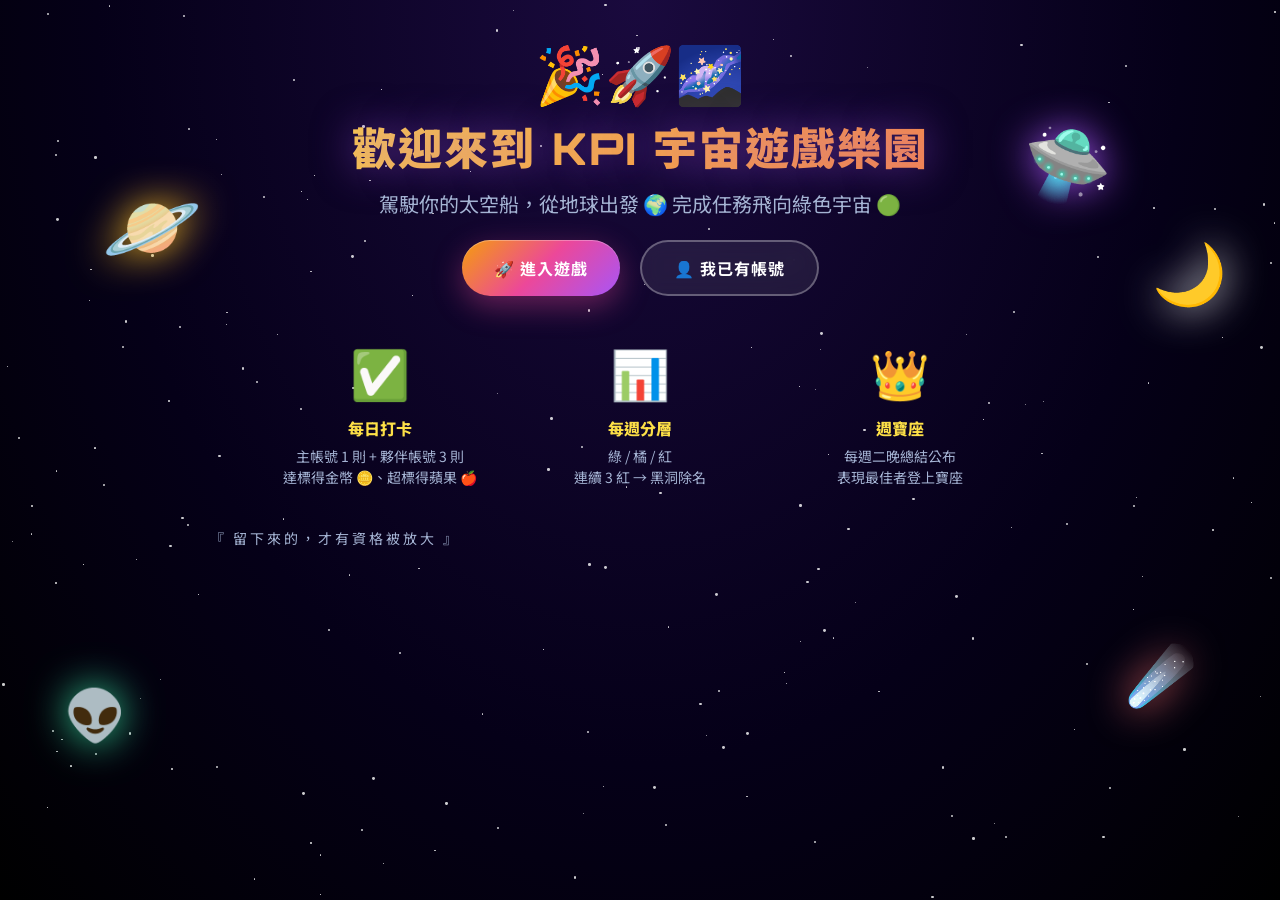
==== index.html @ 30900ab8 "沒登入時隱藏 Top 5 與全員進度" ====
<!DOCTYPE html>
<html lang="zh-Hant">
<head>
<meta charset="UTF-8">
<meta name="viewport" content="width=device-width, initial-scale=1.0">
<title>KPI 宇宙遊戲樂園 🎉</title>
<link rel="stylesheet" href="assets/style.css">
<style>
  .landing-hero {
    position: relative;
    z-index: 2;
    display: flex;
    flex-direction: column;
    align-items: center;
    justify-content: center;
    text-align: center;
    padding: 30px 20px;
  }
  .welcome-emoji {
    font-size: 56px;
    animation: bounce 2.5s ease-in-out infinite;
  }
  @keyframes bounce {
    0%, 100% { transform: translateY(0); }
    50% { transform: translateY(-20px); }
  }
  .main-title {
    font-size: 44px;
    margin: 14px 0 10px;
    line-height: 1.2;
    max-width: 900px;
  }
  .subtitle {
    font-size: 20px;
    color: var(--text-dim);
    margin-bottom: 40px;
    max-width: 600px;
    line-height: 1.6;
  }
  .btn-row {
    display: flex;
    gap: 20px;
    flex-wrap: wrap;
    justify-content: center;
    margin-bottom: 60px;
  }
  .feature-row {
    display: flex;
    gap: 40px;
    flex-wrap: wrap;
    justify-content: center;
    max-width: 900px;
  }
  .feature {
    flex: 0 0 220px;
    text-align: center;
  }
  .feature-icon {
    font-size: 48px;
    margin-bottom: 10px;
    display: block;
  }
  .feature-title { font-weight: 800; font-size: 16px; margin-bottom: 6px; color: var(--gold); }
  .feature-desc { font-size: 14px; color: var(--text-dim); line-height: 1.5; }
  .tagline {
    margin-top: 50px;
    font-size: 14px;
    color: var(--text-dim);
    letter-spacing: 3px;
  }
  .preview-track {
    width: 80%;
    max-width: 720px;
    margin: 40px auto 0;
  }
  .live-section {
    width: 100%;
    max-width: 1100px;
    margin: 80px auto 0;
    padding: 0 10px;
  }
  .live-header {
    display: flex;
    align-items: center;
    justify-content: center;
    gap: 8px;
    margin-bottom: 14px;
  }
  .live-dot {
    width: 10px; height: 10px;
    background: var(--red);
    border-radius: 50%;
    box-shadow: 0 0 10px var(--red);
    animation: livePulse 1.5s ease-in-out infinite;
  }
  @keyframes livePulse { 0%,100%{opacity:1} 50%{opacity:0.3} }
  .live-title {
    font-family: 'Orbitron', sans-serif;
    font-weight: 800;
    font-size: 22px;
    color: var(--gold);
  }
  .stats-bar {
    display: flex;
    flex-wrap: wrap;
    justify-content: center;
    gap: 14px;
    margin: 20px 0;
  }
  .stat-pill {
    background: rgba(20, 10, 50, 0.7);
    border: 1px solid rgba(168,85,247,0.4);
    border-radius: 999px;
    padding: 8px 18px;
    font-weight: 700;
    backdrop-filter: blur(8px);
  }
  .stat-pill .num { font-size: 22px; margin-right: 6px; }
  .stat-pill.green { border-color: var(--green); }
  .stat-pill.orange { border-color: var(--orange); }
  .stat-pill.red { border-color: var(--red); }
  .top3 {
    display: flex;
    align-items: end;
    justify-content: center;
    gap: 16px;
    margin: 30px 0 10px;
  }
  .top3-card {
    text-align: center;
    width: 100px;
  }
  .top3-card .ship-img {
    width: 60px; height: 60px; border-radius: 50%;
    background-size: cover; background-position: center;
    margin: 0 auto 8px;
    border: 3px solid;
    box-shadow: 0 0 20px;
  }
  .top3-card .name { font-size: 13px; font-weight: 700; }
  .top3-card .score { font-size: 12px; color: var(--text-dim); margin-top: 2px; }
  .podium-bar {
    margin-top: 6px;
    border-radius: 8px 8px 0 0;
    color: black;
    font-weight: 900;
    font-size: 14px;
    padding: 6px 0;
  }
  .place-1 .podium-bar { height: 64px; background: linear-gradient(180deg, #fde047, #f59e0b); }
  .place-2 .podium-bar { height: 44px; background: linear-gradient(180deg, #e5e7eb, #9ca3af); }
  .place-3 .podium-bar { height: 30px; background: linear-gradient(180deg, #fbbf24, #b45309); }
  .place-1 .ship-img { border-color: #fde047; box-shadow: 0 0 30px #fde047; }
  .place-2 .ship-img { border-color: #e5e7eb; }
  .place-3 .ship-img { border-color: #fbbf24; }
  .empty-msg {
    text-align: center;
    color: var(--text-dim);
    padding: 30px;
    font-size: 14px;
  }
  @media (max-width: 768px) {
    .main-title { font-size: 36px; }
    .subtitle { font-size: 16px; }
    .welcome-emoji { font-size: 60px; }
    .live-title { font-size: 18px; }
  }
</style>
</head>
<body>
<div class="starfield"></div>

<!-- ============== 1. TOP 5 賽車領獎台（最上面、最大）============== -->
<section id="podiumSection" style="position: relative; z-index: 2; padding: 40px 20px 30px; max-width: 1200px; margin: 0 auto; border-bottom: 2px solid rgba(168,85,247,0.3); display: none;">
  <div style="display:flex; align-items:center; justify-content:center; gap:10px; margin-bottom: 14px;">
    <span style="width:14px; height:14px; background:var(--red); border-radius:50%; box-shadow:0 0 14px var(--red); animation:livePulse 1.5s ease-in-out infinite;"></span>
    <span id="podiumTitle" style="font-family:'Orbitron',sans-serif; font-weight:900; font-size:30px; color:var(--gold); text-shadow: 0 0 20px rgba(253,224,71,0.5);">🔒 本週排行榜尚未公布</span>
  </div>
  <div id="podiumSub" style="text-align:center; font-size:14px; color:var(--text-dim); margin-bottom: 14px;">Susan 將於每週二晚 19:00 結算 + 公布 ⏰</div>
  <div class="race-podium" id="homePodium" style="min-height: 240px;"></div>
</section>

<!-- ============== 2. 歡迎詞（變小、變短）============== -->
<section style="position: relative; z-index: 2; text-align: center; padding: 30px 20px 10px;">
  <div class="welcome-emoji">🎉🚀🌌</div>
  <h1 class="main-title title-glow" style="margin: 12px auto;">歡迎來到 KPI 宇宙遊戲樂園</h1>
  <p class="subtitle" style="margin: 8px auto 20px;">
    駕駛你的太空船，從地球出發 🌍 完成任務飛向綠色宇宙 🟢
  </p>
  <div class="btn-row" style="margin-bottom: 0;">
    <a href="register.html" class="btn btn-primary">🚀 進入遊戲</a>
    <a href="login.html" class="btn btn-secondary">👤 我已有帳號</a>
  </div>
</section>

<!-- ============== 3. 即時全員進度（軌道）============== -->
<section id="liveSection" style="position: relative; z-index: 2; max-width: 1100px; margin: 0 auto; padding: 30px 20px; display: none;">
  <div class="live-header">
    <span class="live-dot"></span>
    <span class="live-title">🛸 即時全員進度</span>
  </div>
  <div class="stats-bar" id="statsBar"></div>
  <div class="universe-track" id="liveTrack" style="height: 140px;">
    <div class="zone-marker marker-universe">🌌</div>
    <div class="zone-marker marker-earth">🌍</div>
    <div class="zone-marker marker-red">🚨</div>
    <div class="zone-marker marker-blackhole">🕳️</div>
    <span class="zone-label zone-green">🟢 宇宙</span>
    <span class="zone-label zone-earth">🟠 地球（起點）</span>
    <span class="zone-label zone-red">🔴 紅燈區</span>
    <span class="zone-label zone-blackhole">⚫ 黑洞</span>
  </div>
</section>

<!-- ============== 4. 玩法說明 ============== -->
<section style="position: relative; z-index: 2; max-width: 900px; margin: 0 auto; padding: 30px 20px;">
  <div class="feature-row">
    <div class="feature">
      <span class="feature-icon">✅</span>
      <div class="feature-title">每日打卡</div>
      <div class="feature-desc">主帳號 1 則 + 夥伴帳號 3 則<br>達標得金幣 🪙、超標得蘋果 🍎</div>
    </div>
    <div class="feature">
      <span class="feature-icon">📊</span>
      <div class="feature-title">每週分層</div>
      <div class="feature-desc">綠 / 橘 / 紅<br>連續 3 紅 → 黑洞除名</div>
    </div>
    <div class="feature">
      <span class="feature-icon">👑</span>
      <div class="feature-title">週寶座</div>
      <div class="feature-desc">每週二晚總結公布<br>表現最佳者登上寶座</div>
    </div>
  </div>
  <div class="tagline" style="margin-top: 40px;">『 留下來的，才有資格被放大 』</div>
</section>

<script src="assets/data.js"></script>
<script src="assets/stars.js"></script>
<script>
(async () => {
  // 從雲端載入資料
  try { await KPI.init(); } catch (e) { console.error('載入失敗', e); }

  // ===== 登入狀態：沒登入則隱藏 Top 5 與全員進度 =====
  const isLoggedIn = !!KPI.currentUser();
  document.getElementById('podiumSection').style.display = isLoggedIn ? 'block' : 'none';
  document.getElementById('liveSection').style.display = isLoggedIn ? 'block' : 'none';

  // ===== 渲染即時統計 =====
  function renderStats() {
    const users = KPI.listUsers().filter(u => !u.eliminated && !u.banned);
    let a = 0, b = 0, c = 0;
    users.forEach(u => {
      const t = KPI.tierOf(u.id);
      if (t === 'A') a++;
      else if (t === 'B') b++;
      else if (t === 'C') c++;
    });
    const eliminated = KPI.listUsers().filter(u => u.eliminated).length;
    document.getElementById('statsBar').innerHTML = `
      <div class="stat-pill"><span class="num">${users.length}</span>戰隊成員</div>
      <div class="stat-pill green"><span class="num" style="color:var(--green);">${a}</span>🟢 綠燈</div>
      <div class="stat-pill orange"><span class="num" style="color:var(--orange);">${b}</span>🟠 橘燈</div>
      <div class="stat-pill red"><span class="num" style="color:var(--red);">${c}</span>🔴 紅燈</div>
      ${eliminated > 0 ? `<div class="stat-pill" style="border-color:#666;"><span class="num" style="color:#888;">${eliminated}</span>🕳️ 黑洞</div>` : ''}
    `;
  }

  // ===== 渲染即時宇宙軌道 =====
  function renderTrack() {
    const track = document.getElementById('liveTrack');
    track.querySelectorAll('.ship').forEach(s => s.remove());
    const users = KPI.listUsers().filter(u => !u.eliminated);
    if (!users.length) {
      track.insertAdjacentHTML('beforeend', '<div style="position:absolute;top:50%;left:50%;transform:translate(-50%,-50%);color:var(--text-dim);">尚無成員 · 等你來開航 🚀</div>');
      return;
    }
    users.forEach(u => {
      const tier = KPI.tierOf(u.id);
      const ship = document.createElement('div');
      ship.className = 'ship ship-tier-' + tier.toLowerCase();
      ship.style.backgroundImage = `url(${u.shipImage})`;
      ship.style.left = (KPI.shipPosition(u.id) * 100) + '%';
      ship.title = u.name;
      const lab = document.createElement('div');
      lab.className = 'ship-label';
      lab.textContent = u.name;
      ship.appendChild(lab);
      track.appendChild(ship);
    });
  }

  // ===== 渲染 Top 5 賽車領獎台 =====
  function renderTop5() {
    const announced = KPI.getSettings().lastAnnouncement;
    const titleEl = document.getElementById('podiumTitle');
    const subEl = document.getElementById('podiumSub');
    const box = document.getElementById('homePodium');

    // 還沒公布 → 隱藏排行榜，顯示等候提示
    if (!announced) {
      if (titleEl) titleEl.textContent = '🔒 本週排行榜尚未公布';
      if (subEl) subEl.textContent = 'Susan 將於每週二晚 19:00 結算 + 公布 ⏰';
      box.innerHTML = `<div style="text-align:center; color:var(--text-dim); padding:50px 20px; width:100%; line-height:1.8;">
        <div style="font-size:48px; margin-bottom:10px;">⏰</div>
        <div style="font-size:18px; font-weight:700; color:var(--gold);">等待本週公布</div>
        <div style="font-size:14px; margin-top:8px;">大家在背後努力打卡中 🚀<br>每週二晚 Susan 結算後，前 5 名會在這裡登台 🏆</div>
      </div>`;
      return;
    }

    // 已公布 → 顯示正常排行榜
    if (titleEl) titleEl.textContent = '🏆 本週 Top 5 領獎台';
    if (subEl) subEl.textContent = '本週前五名 · 第一名在中間 👑';

    const list = KPI.ranking().slice(0, 5);
    if (!list.length) {
      box.innerHTML = '<div style="text-align:center; color:var(--text-dim); padding:30px; width:100%;">本週還沒有人開始衝刺 ✨ 你會是第一名嗎？</div>';
      return;
    }
    // 賽車排版：左→右 = 第 4、2、1、3、5 名（1 在中間）
    const order = [3, 1, 0, 2, 4];
    box.innerHTML = '';
    order.forEach(idx => {
      if (!list[idx]) return;
      const u = list[idx];
      const place = idx + 1;
      const likeCount = KPI.listLikes(u.id).length;
      const cmtCount = KPI.listComments(u.id).length;
      const crown = place === 1 ? '👑' : place === 2 ? '🥈' : place === 3 ? '🥉' : '';
      const card = document.createElement('div');
      card.className = `race-card race-p${place}`;
      card.innerHTML = `
        <div class="crown">${crown}</div>
        <div class="race-ship" style="background-image:url(${u.shipImage});"></div>
        <div class="race-name">${u.name}</div>
        <div class="race-score">🪙 ${u.coins||0} · 🍎 ${u.apples||0}</div>
        <span class="race-likes">❤️ ${likeCount}</span>
        <span class="race-cmt">💬 ${cmtCount}</span>
        <div class="place-bar">${place}</div>`;
      // 點卡片 → 引導去登入 / 進入遊戲
      card.onclick = () => {
        const me = KPI.currentUser();
        window.location.href = me ? 'game.html' : 'login.html';
      };
      box.appendChild(card);
    });
  }

  renderStats();
  renderTrack();
  renderTop5();

  // 每 5 秒從雲端 refresh + 重新渲染
  setInterval(async () => {
    try { await KPI.refresh(); } catch (e) { console.warn('refresh failed', e); }
    renderStats(); renderTrack(); renderTop5();
  }, 5000);
})();
</script>
</body>
</html>
---- assets/style.css ----
/* ========= KPI 宇宙遊戲樂園 共用樣式 ========= */

@import url('https://fonts.googleapis.com/css2?family=Noto+Sans+TC:wght@400;600;800;900&family=Orbitron:wght@600;800;900&display=swap');

:root {
  --bg-deep: #050018;
  --bg-mid: #1a0a3e;
  --bg-soft: #2a1b5e;
  --green: #34d399;
  --green-glow: #6ee7b7;
  --orange: #fb923c;
  --orange-glow: #fdba74;
  --red: #ef4444;
  --red-glow: #f87171;
  --gold: #fde047;
  --pink: #ec4899;
  --purple: #a855f7;
  --text: #f0f4ff;
  --text-dim: #a5b4d4;
}

* { box-sizing: border-box; }
html, body {
  margin: 0;
  padding: 0;
  font-family: 'Noto Sans TC', 'Microsoft JhengHei', sans-serif;
  background: radial-gradient(ellipse at top, #1a0a3e 0%, #050018 60%, #000 100%);
  color: var(--text);
  min-height: 100vh;
  overflow-x: hidden;
}

/* ===== 星空背景 ===== */
.starfield {
  position: fixed;
  inset: 0;
  pointer-events: none;
  z-index: 0;
  overflow: hidden;
}
.star {
  position: absolute;
  background: white;
  border-radius: 50%;
  animation: twinkle var(--dur, 3s) ease-in-out infinite;
  opacity: 0.8;
}
@keyframes twinkle {
  0%, 100% { opacity: 0.2; transform: scale(0.8); }
  50% { opacity: 1; transform: scale(1.2); }
}

/* 流星 */
.shooting-star {
  position: absolute;
  width: 2px;
  height: 2px;
  background: white;
  border-radius: 50%;
  box-shadow: 0 0 6px #fff, 0 0 12px #fff;
  animation: shoot 8s linear infinite;
  opacity: 0;
}
.shooting-star::after {
  content: '';
  position: absolute;
  top: 0;
  left: 0;
  width: 120px;
  height: 1px;
  background: linear-gradient(90deg, white, transparent);
  transform: translateX(-120px);
}
@keyframes shoot {
  0% { transform: translate(0, 0); opacity: 0; }
  5% { opacity: 1; }
  90% { opacity: 1; }
  100% { transform: translate(-500px, 500px); opacity: 0; }
}

/* 漂浮星球 */
.planet {
  position: absolute;
  border-radius: 50%;
  filter: drop-shadow(0 0 20px currentColor);
  animation: float 8s ease-in-out infinite;
  z-index: 1;
}
@keyframes float {
  0%, 100% { transform: translateY(0px) rotate(0deg); }
  50% { transform: translateY(-30px) rotate(10deg); }
}

/* ===== 主標題（霓虹發光） ===== */
.title-glow {
  font-family: 'Orbitron', 'Noto Sans TC', sans-serif;
  font-weight: 900;
  letter-spacing: 2px;
  background: linear-gradient(135deg, #fde047, #fb923c, #ec4899, #a855f7, #34d399);
  background-size: 300% 300%;
  -webkit-background-clip: text;
  background-clip: text;
  -webkit-text-fill-color: transparent;
  animation: gradientShift 6s ease infinite;
  text-shadow: 0 0 40px rgba(168, 85, 247, 0.5);
}
@keyframes gradientShift {
  0%, 100% { background-position: 0% 50%; }
  50% { background-position: 100% 50%; }
}

/* ===== 按鈕 ===== */
.btn {
  display: inline-flex;
  align-items: center;
  justify-content: center;
  gap: 8px;
  padding: 14px 32px;
  border-radius: 999px;
  font-weight: 700;
  font-size: 16px;
  border: none;
  cursor: pointer;
  transition: all 0.25s cubic-bezier(0.34, 1.56, 0.64, 1);
  text-decoration: none;
  font-family: inherit;
  color: white;
  letter-spacing: 1px;
}
.btn-primary {
  background: linear-gradient(135deg, #f59e0b, #ec4899, #a855f7);
  box-shadow: 0 10px 30px rgba(236, 72, 153, 0.4), inset 0 1px 0 rgba(255,255,255,0.3);
}
.btn-primary:hover {
  transform: translateY(-3px) scale(1.05);
  box-shadow: 0 15px 40px rgba(236, 72, 153, 0.6);
}
.btn-secondary {
  background: rgba(255,255,255,0.08);
  border: 2px solid rgba(255,255,255,0.3);
  backdrop-filter: blur(10px);
}
.btn-secondary:hover {
  background: rgba(255,255,255,0.15);
  border-color: rgba(255,255,255,0.6);
  transform: translateY(-2px);
}
.btn-success {
  background: linear-gradient(135deg, #10b981, #34d399);
  box-shadow: 0 10px 30px rgba(52, 211, 153, 0.4);
}
.btn-danger {
  background: linear-gradient(135deg, #ef4444, #f87171);
  box-shadow: 0 10px 30px rgba(239, 68, 68, 0.4);
}

/* ===== 卡片 ===== */
.card {
  background: rgba(20, 10, 50, 0.65);
  border: 1px solid rgba(168, 85, 247, 0.3);
  backdrop-filter: blur(14px);
  border-radius: 20px;
  padding: 24px;
  box-shadow: 0 10px 30px rgba(0,0,0,0.4), inset 0 1px 0 rgba(255,255,255,0.08);
}

/* ===== 表單 ===== */
input, select, textarea {
  width: 100%;
  padding: 12px 16px;
  background: rgba(0,0,0,0.4);
  border: 2px solid rgba(168, 85, 247, 0.4);
  border-radius: 12px;
  color: var(--text);
  font-size: 16px;
  font-family: inherit;
  outline: none;
  transition: all 0.2s;
}
input:focus, select:focus, textarea:focus {
  border-color: var(--gold);
  background: rgba(0,0,0,0.6);
  box-shadow: 0 0 0 3px rgba(253, 224, 71, 0.2);
}
label {
  display: block;
  margin-bottom: 6px;
  color: var(--text-dim);
  font-weight: 600;
  font-size: 14px;
}

/* ===== 太空船軌道（universe line） ===== */
.universe-track {
  position: relative;
  width: 100%;
  height: 160px;
  margin: 30px 0;
  background: linear-gradient(90deg,
    rgba(52, 211, 153, 0.25) 0%,
    rgba(52, 211, 153, 0.15) 25%,
    rgba(251, 146, 60, 0.20) 50%,
    rgba(239, 68, 68, 0.20) 75%,
    rgba(0, 0, 0, 0.95) 100%);
  border-radius: 80px;
  overflow: visible;
  border: 2px solid rgba(168, 85, 247, 0.3);
  box-shadow: inset 0 0 60px rgba(168, 85, 247, 0.3);
}
.zone-label {
  position: absolute;
  bottom: -32px;
  font-weight: 800;
  font-size: 14px;
  letter-spacing: 1px;
  text-shadow: 0 0 10px currentColor;
}
.zone-green { left: 8%; color: var(--green); }
.zone-earth { left: 47%; color: var(--orange); }
.zone-red { left: 78%; color: var(--red); }
.zone-blackhole { right: 1%; color: #888; }

/* 區域標記 */
.zone-marker {
  position: absolute;
  top: 50%;
  transform: translate(-50%, -50%);
  width: 60px;
  height: 60px;
  border-radius: 50%;
  display: flex;
  align-items: center;
  justify-content: center;
  font-size: 32px;
}
.marker-universe { left: 12%; background: radial-gradient(circle, rgba(52,211,153,0.4), transparent); }
.marker-earth {
  left: 50%;
  background: radial-gradient(circle, var(--orange), #c2410c);
  box-shadow: 0 0 40px rgba(251, 146, 60, 0.8);
  animation: earthSpin 20s linear infinite;
}
.marker-red { left: 80%; background: radial-gradient(circle, rgba(239,68,68,0.5), transparent); animation: pulse 2s ease-in-out infinite; }
.marker-blackhole {
  right: 2%;
  background: radial-gradient(circle, #000 30%, #4c1d95 60%, transparent);
  box-shadow: 0 0 60px rgba(76, 29, 149, 0.8), inset 0 0 30px black;
  animation: spin 3s linear infinite;
}
@keyframes earthSpin {
  0% { transform: translate(-50%, -50%) rotate(0deg); }
  100% { transform: translate(-50%, -50%) rotate(360deg); }
}
@keyframes spin {
  0% { transform: translate(-50%, -50%) rotate(0deg); }
  100% { transform: translate(-50%, -50%) rotate(360deg); }
}
@keyframes pulse {
  0%, 100% { transform: translate(-50%, -50%) scale(1); opacity: 0.7; }
  50% { transform: translate(-50%, -50%) scale(1.15); opacity: 1; }
}

/* 太空船 */
.ship {
  position: absolute;
  top: 50%;
  transform: translate(-50%, -50%);
  width: 48px;
  height: 48px;
  border-radius: 50%;
  border: 3px solid white;
  background-size: cover;
  background-position: center;
  background-color: #2d1b69;
  font-size: 24px;
  display: flex;
  align-items: center;
  justify-content: center;
  cursor: pointer;
  transition: left 1.2s cubic-bezier(0.34, 1.56, 0.64, 1), transform 0.2s;
  z-index: 5;
  box-shadow: 0 0 20px rgba(255,255,255,0.5);
}
.ship:hover {
  transform: translate(-50%, -50%) scale(1.3);
  z-index: 10;
}
.ship-tier-a { border-color: var(--green); box-shadow: 0 0 30px var(--green-glow); }
.ship-tier-b { border-color: var(--orange); box-shadow: 0 0 25px var(--orange-glow); }
.ship-tier-c { border-color: var(--red); box-shadow: 0 0 25px var(--red-glow); animation: shake 0.6s ease-in-out infinite; }
@keyframes shake {
  0%, 100% { transform: translate(-50%, -50%) rotate(0deg); }
  25% { transform: translate(-48%, -52%) rotate(-3deg); }
  75% { transform: translate(-52%, -48%) rotate(3deg); }
}

.ship-label {
  position: absolute;
  top: 56px;
  left: 50%;
  transform: translateX(-50%);
  background: rgba(0,0,0,0.7);
  padding: 2px 8px;
  border-radius: 8px;
  font-size: 11px;
  white-space: nowrap;
  color: white;
  font-weight: 600;
}

/* ===== 寶座 ===== */
.throne-stage {
  position: relative;
  text-align: center;
  padding: 60px 20px;
}
.throne {
  font-size: 120px;
  filter: drop-shadow(0 0 30px var(--gold));
  animation: throneFloat 3s ease-in-out infinite;
}
@keyframes throneFloat {
  0%, 100% { transform: translateY(0); }
  50% { transform: translateY(-15px); }
}
.crown-ray {
  position: absolute;
  top: 50%;
  left: 50%;
  width: 600px;
  height: 600px;
  background: conic-gradient(from 0deg, transparent, rgba(253, 224, 71, 0.15), transparent, rgba(253, 224, 71, 0.15), transparent, rgba(253, 224, 71, 0.15), transparent);
  border-radius: 50%;
  transform: translate(-50%, -50%);
  animation: rayspin 8s linear infinite;
  pointer-events: none;
  z-index: -1;
}
@keyframes rayspin {
  0% { transform: translate(-50%, -50%) rotate(0deg); }
  100% { transform: translate(-50%, -50%) rotate(360deg); }
}

/* ===== 排行榜 ===== */
.rank-row {
  display: flex;
  align-items: center;
  gap: 12px;
  padding: 12px;
  border-radius: 12px;
  background: rgba(255,255,255,0.04);
  margin-bottom: 8px;
  transition: all 0.2s;
}
.rank-row:hover { background: rgba(255,255,255,0.10); transform: translateX(4px); }
.rank-num {
  width: 32px;
  height: 32px;
  border-radius: 50%;
  background: linear-gradient(135deg, var(--gold), var(--orange));
  color: black;
  display: flex; align-items: center; justify-content: center;
  font-weight: 900;
  flex-shrink: 0;
}
.rank-row:nth-child(1) .rank-num { background: linear-gradient(135deg, #fde047, #f59e0b); box-shadow: 0 0 20px #fde047; }
.rank-row:nth-child(2) .rank-num { background: linear-gradient(135deg, #e5e7eb, #9ca3af); }
.rank-row:nth-child(3) .rank-num { background: linear-gradient(135deg, #fbbf24, #b45309); }

/* ===== checkbox 美化 ===== */
.cb {
  display: flex;
  align-items: center;
  gap: 10px;
  padding: 10px 14px;
  background: rgba(0,0,0,0.3);
  border: 1px solid rgba(168,85,247,0.25);
  border-radius: 10px;
  cursor: pointer;
  user-select: none;
  transition: all 0.2s;
  font-size: 14px;
}
.cb:hover { background: rgba(168,85,247,0.15); }
.cb input { width: 18px; height: 18px; flex-shrink: 0; cursor: pointer; }
.cb.checked { background: rgba(52, 211, 153, 0.15); border-color: var(--green); }

/* ===== 金幣 / 蘋果 顯示 ===== */
.coin-badge, .apple-badge {
  display: inline-flex;
  align-items: center;
  gap: 4px;
  padding: 4px 10px;
  border-radius: 999px;
  font-weight: 700;
  font-size: 14px;
}
.coin-badge { background: rgba(253, 224, 71, 0.2); color: var(--gold); border: 1px solid var(--gold); }
.apple-badge { background: rgba(239, 68, 68, 0.18); color: #fca5a5; border: 1px solid #ef4444; }

/* ===== 頂部 nav ===== */
.topbar {
  position: relative;
  z-index: 10;
  display: flex;
  align-items: center;
  justify-content: space-between;
  padding: 16px 28px;
  background: rgba(10, 5, 30, 0.6);
  backdrop-filter: blur(10px);
  border-bottom: 1px solid rgba(168,85,247,0.25);
}
.topbar .logo {
  font-family: 'Orbitron', sans-serif;
  font-weight: 800;
  font-size: 18px;
  color: var(--gold);
  text-decoration: none;
}

/* ===== 通用 ===== */
.container {
  position: relative;
  z-index: 2;
  max-width: 1280px;
  margin: 0 auto;
  padding: 24px;
}
.muted { color: var(--text-dim); }
.center { text-align: center; }

.grid-2 { display: grid; grid-template-columns: 1fr 1fr; gap: 16px; }
.grid-3 { display: grid; grid-template-columns: repeat(3, 1fr); gap: 12px; }
@media (max-width: 768px) {
  .grid-2, .grid-3 { grid-template-columns: 1fr; }
  .title-glow { font-size: 36px !important; }
}

/* 分組標籤色 */
.group-badge {
  display: inline-block;
  padding: 3px 10px;
  border-radius: 999px;
  font-size: 12px;
  font-weight: 700;
  background: rgba(168, 85, 247, 0.25);
  color: white;
  border: 1px solid rgba(168, 85, 247, 0.5);
}

/* ====== Top 5 賽車領獎台 ====== */
.race-podium {
  display: flex;
  align-items: end;
  justify-content: center;
  gap: 12px;
  padding: 30px 10px 0;
  overflow-x: auto;
  flex-wrap: nowrap;
}
.race-podium::-webkit-scrollbar { height: 6px; }
.race-podium::-webkit-scrollbar-thumb { background: rgba(168,85,247,0.5); border-radius: 3px; }
.race-card {
  flex: 0 0 130px;
  text-align: center;
  cursor: pointer;
  transition: transform 0.2s;
  position: relative;
}
.race-card:hover { transform: translateY(-6px); }
.race-card.active { transform: translateY(-8px); }
.race-card.active .place-bar { box-shadow: 0 0 30px var(--gold); }
.race-card .crown {
  height: 28px;
  font-size: 24px;
  line-height: 1;
}
.race-card .race-ship {
  width: 64px; height: 64px; border-radius: 50%;
  background-size: cover; background-position: center;
  margin: 0 auto 6px;
  border: 3px solid;
  box-shadow: 0 0 20px;
}
.race-card .race-name {
  font-weight: 800;
  font-size: 13px;
  margin-bottom: 2px;
  white-space: nowrap;
  overflow: hidden;
  text-overflow: ellipsis;
}
.race-card .race-score {
  font-size: 11px;
  color: var(--text-dim);
  margin-bottom: 6px;
}
.race-card .race-likes,
.race-card .race-cmt {
  display: inline-flex; align-items: center; gap: 4px;
  background: rgba(0,0,0,0.4);
  border: 1px solid rgba(168,85,247,0.3);
  border-radius: 999px;
  padding: 3px 10px;
  font-size: 12px;
  cursor: pointer;
  margin-right: 4px;
}
.race-card .race-likes.liked {
  background: rgba(236, 72, 153, 0.25);
  border-color: var(--pink);
  color: #fbcfe8;
}
.place-bar {
  margin-top: 8px;
  border-radius: 8px 8px 0 0;
  color: black;
  font-weight: 900;
  font-size: 18px;
  padding: 8px 0;
  transition: box-shadow 0.3s;
}
.race-p1 .place-bar { height: 90px; background: linear-gradient(180deg, #fde047, #f59e0b); }
.race-p2 .place-bar { height: 70px; background: linear-gradient(180deg, #e5e7eb, #9ca3af); }
.race-p3 .place-bar { height: 55px; background: linear-gradient(180deg, #fbbf24, #b45309); }
.race-p4 .place-bar { height: 40px; background: linear-gradient(180deg, #a78bfa, #6d28d9); color: white; }
.race-p5 .place-bar { height: 28px; background: linear-gradient(180deg, #f9a8d4, #be185d); color: white; }
.race-p1 .race-ship { border-color: #fde047; box-shadow: 0 0 30px #fde047; transform: scale(1.15); }
.race-p2 .race-ship { border-color: #e5e7eb; box-shadow: 0 0 20px #e5e7eb; }
.race-p3 .race-ship { border-color: #fbbf24; box-shadow: 0 0 20px #fbbf24; }
.race-p4 .race-ship, .race-p5 .race-ship { border-color: rgba(168,85,247,0.5); box-shadow: 0 0 15px rgba(168,85,247,0.3); }
.race-detail {
  margin-top: 14px;
  padding: 16px;
  background: rgba(0,0,0,0.35);
  border-radius: 14px;
  border: 1px solid rgba(168,85,247,0.3);
  display: none;
}
.race-detail.show { display: block; }
.race-detail-head {
  display: flex; align-items: center; gap: 10px;
  margin-bottom: 10px;
}
.race-detail-head .race-ship-mini {
  width: 36px; height: 36px; border-radius: 50%;
  background-size: cover; background-position: center;
  border: 2px solid var(--gold);
}

/* 提示彈窗 */
.toast {
  position: fixed;
  top: 24px;
  right: 24px;
  z-index: 999;
  padding: 14px 22px;
  border-radius: 12px;
  background: rgba(20, 10, 50, 0.95);
  border: 1px solid var(--gold);
  color: white;
  font-weight: 600;
  box-shadow: 0 10px 40px rgba(0,0,0,0.5);
  animation: toastIn 0.3s ease-out;
}
@keyframes toastIn {
  from { transform: translateX(120%); opacity: 0; }
  to { transform: translateX(0); opacity: 1; }
}

/* 警告閃爍 */
.warn-banner {
  background: linear-gradient(135deg, rgba(239, 68, 68, 0.2), rgba(251, 146, 60, 0.2));
  border: 1px solid var(--red);
  border-radius: 12px;
  padding: 14px;
  margin: 12px 0;
  animation: warnPulse 1.6s ease-in-out infinite;
}
@keyframes warnPulse {
  0%, 100% { box-shadow: 0 0 0 rgba(239, 68, 68, 0.6); }
  50% { box-shadow: 0 0 30px rgba(239, 68, 68, 0.8); }
}
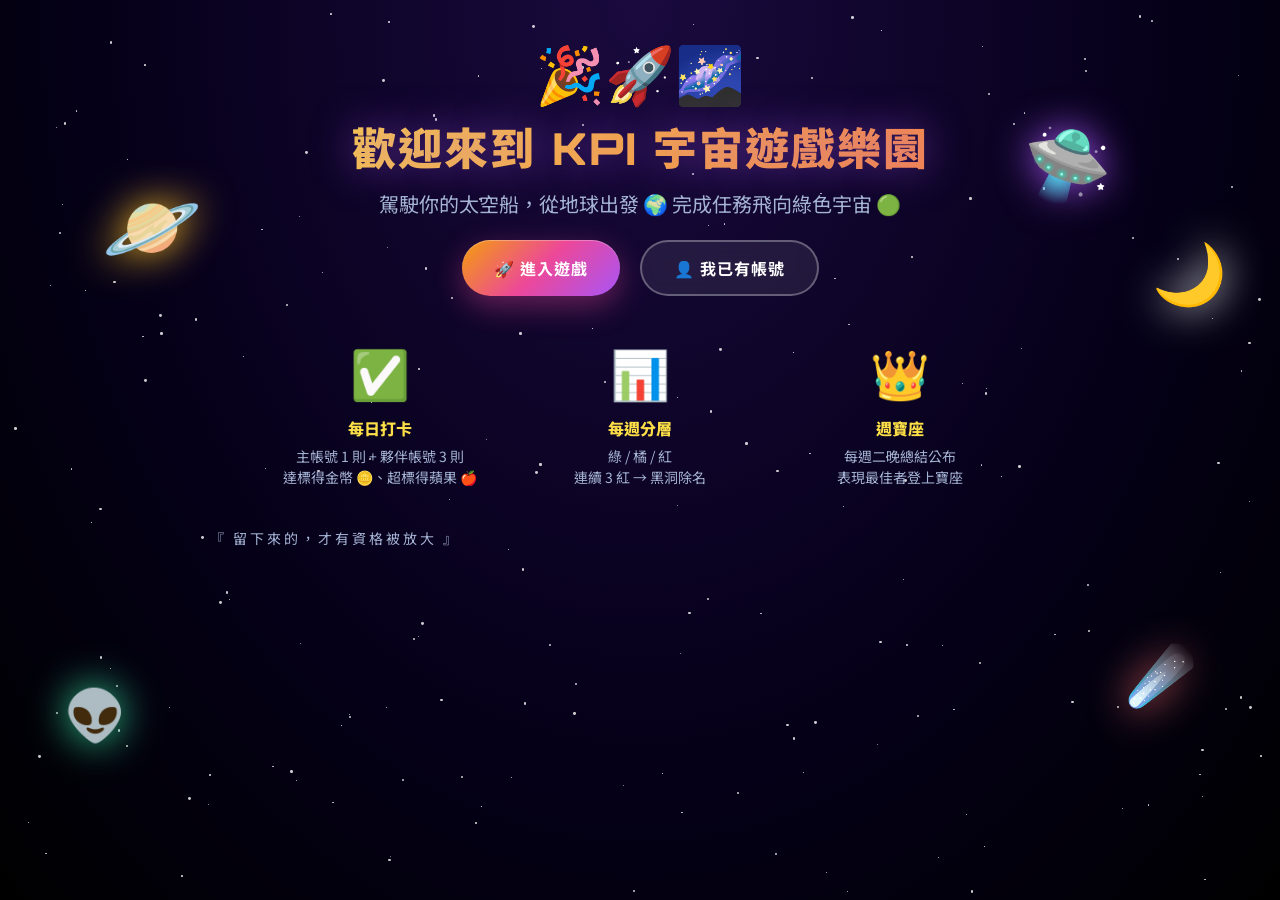
==== commit e44fc371: "首頁按鈕加團隊密碼門檻 (Modal)" ====
--- a/index.html
+++ b/index.html
@@ -188,8 +188,8 @@
     駕駛你的太空船，從地球出發 🌍 完成任務飛向綠色宇宙 🟢
   </p>
   <div class="btn-row" style="margin-bottom: 0;">
-    <a href="register.html" class="btn btn-primary">🚀 進入遊戲</a>
-    <a href="login.html" class="btn btn-secondary">👤 我已有帳號</a>
+    <a href="#" data-gate="register.html" class="btn btn-primary">🚀 進入遊戲</a>
+    <a href="#" data-gate="login.html" class="btn btn-secondary">👤 我已有帳號</a>
   </div>
 </section>
 
@@ -234,6 +234,21 @@
   <div class="tagline" style="margin-top: 40px;">『 留下來的，才有資格被放大 』</div>
 </section>
 
+<!-- 🔐 團隊密碼彈窗 -->
+<div id="gateModal" style="display:none; position:fixed; inset:0; background:rgba(0,0,0,0.85); z-index:9999; align-items:center; justify-content:center; backdrop-filter:blur(10px);">
+  <div class="card" style="width:90%; max-width:420px; padding:32px;">
+    <div style="text-align:center; margin-bottom:6px; font-size:48px;">🔐</div>
+    <div style="text-align:center; font-family:'Orbitron',sans-serif; font-weight:800; font-size:22px; color:var(--gold); margin-bottom:6px;">團隊密碼</div>
+    <div style="text-align:center; color:var(--text-dim); font-size:13px; margin-bottom:18px;">請輸入 Susan 在 LINE 群組公告的團隊密碼</div>
+    <input type="password" id="gatePass" placeholder="團隊密碼" autocomplete="off">
+    <div id="gateErr" style="color:#fca5a5; font-size:13px; margin-top:8px; display:none;">密碼錯誤，請向 Susan 確認</div>
+    <div style="display:flex; gap:10px; margin-top:16px;">
+      <button class="btn btn-secondary" id="gateCancel" style="flex:0 0 auto; padding:10px 18px;">取消</button>
+      <button class="btn btn-primary" id="gateSubmit" style="flex:1;">確認進入 →</button>
+    </div>
+  </div>
+</div>
+
 <script src="assets/data.js"></script>
 <script src="assets/stars.js"></script>
 <script>
@@ -245,6 +260,40 @@
   const isLoggedIn = !!KPI.currentUser();
   document.getElementById('podiumSection').style.display = isLoggedIn ? 'block' : 'none';
   document.getElementById('liveSection').style.display = isLoggedIn ? 'block' : 'none';
+
+  // ===== 團隊密碼門檻：「進入遊戲」/「我已有帳號」 都要先驗證 =====
+  const gateModal = document.getElementById('gateModal');
+  const gatePass = document.getElementById('gatePass');
+  const gateErr = document.getElementById('gateErr');
+  let gateTarget = '';
+
+  function openGate(target) {
+    gateTarget = target;
+    gatePass.value = '';
+    gateErr.style.display = 'none';
+    gateModal.style.display = 'flex';
+    setTimeout(() => gatePass.focus(), 100);
+  }
+  function closeGate() {
+    gateModal.style.display = 'none';
+  }
+  function submitGate() {
+    const expected = KPI.getSettings().teamPassword;
+    if (gatePass.value === expected) {
+      sessionStorage.setItem('kpi.gate', '1');
+      window.location.href = gateTarget;
+    } else {
+      gateErr.style.display = 'block';
+      gatePass.select();
+    }
+  }
+  document.querySelectorAll('a[data-gate]').forEach(a => {
+    a.onclick = (e) => { e.preventDefault(); openGate(a.dataset.gate); };
+  });
+  document.getElementById('gateCancel').onclick = closeGate;
+  document.getElementById('gateSubmit').onclick = submitGate;
+  gatePass.addEventListener('keypress', e => { if (e.key === 'Enter') submitGate(); });
+  gateModal.addEventListener('click', e => { if (e.target === gateModal) closeGate(); });
 
   // ===== 渲染即時統計 =====
   function renderStats() {
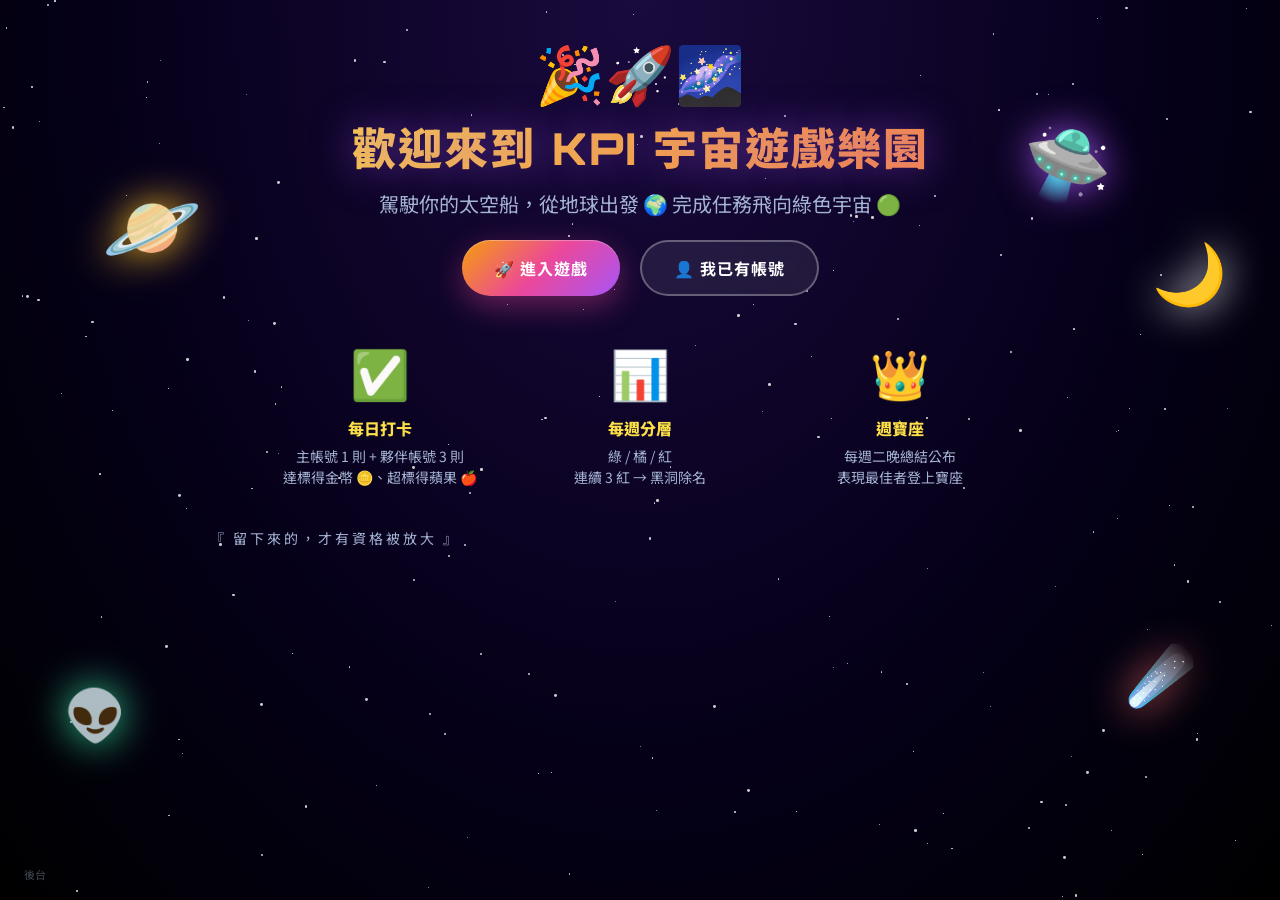
==== commit 348705bc: "首頁左下加後台入口 + Susan 帳密可改" ====
--- a/index.html
+++ b/index.html
@@ -234,6 +234,31 @@
   <div class="tagline" style="margin-top: 40px;">『 留下來的，才有資格被放大 』</div>
 </section>
 
+<!-- 🔐 後台入口（左下角小字）-->
+<a href="#" id="adminEntry" style="position:fixed; left:14px; bottom:12px; z-index:100; color:rgba(160,170,200,0.4); font-size:11px; text-decoration:none; padding:6px 10px; border-radius:6px; transition:all 0.2s;" onmouseover="this.style.color='var(--gold)'" onmouseout="this.style.color='rgba(160,170,200,0.4)'">後台</a>
+
+<!-- 🔐 後台登入彈窗 -->
+<div id="adminModal" style="display:none; position:fixed; inset:0; background:rgba(0,0,0,0.85); z-index:9999; align-items:center; justify-content:center; backdrop-filter:blur(10px);">
+  <div class="card" style="width:90%; max-width:420px; padding:32px;">
+    <div style="text-align:center; margin-bottom:6px; font-size:48px;">🔧</div>
+    <div style="text-align:center; font-family:'Orbitron',sans-serif; font-weight:800; font-size:22px; color:var(--gold); margin-bottom:6px;">Susan 後台登入</div>
+    <div style="text-align:center; color:var(--text-dim); font-size:13px; margin-bottom:18px;">僅限管理者使用</div>
+    <div class="field">
+      <label>Email</label>
+      <input type="email" id="adminEmail" placeholder="email@example.com" autocomplete="off">
+    </div>
+    <div class="field">
+      <label>密碼</label>
+      <input type="password" id="adminPwd" placeholder="密碼" autocomplete="off">
+    </div>
+    <div id="adminErr" style="color:#fca5a5; font-size:13px; margin-bottom:10px; display:none;">Email 或密碼錯誤</div>
+    <div style="display:flex; gap:10px; margin-top:8px;">
+      <button class="btn btn-secondary" id="adminCancel" style="flex:0 0 auto; padding:10px 18px;">取消</button>
+      <button class="btn btn-primary" id="adminSubmit" style="flex:1;">登入 →</button>
+    </div>
+  </div>
+</div>
+
 <!-- 🔐 團隊密碼彈窗 -->
 <div id="gateModal" style="display:none; position:fixed; inset:0; background:rgba(0,0,0,0.85); z-index:9999; align-items:center; justify-content:center; backdrop-filter:blur(10px);">
   <div class="card" style="width:90%; max-width:420px; padding:32px;">
@@ -294,6 +319,36 @@
   document.getElementById('gateSubmit').onclick = submitGate;
   gatePass.addEventListener('keypress', e => { if (e.key === 'Enter') submitGate(); });
   gateModal.addEventListener('click', e => { if (e.target === gateModal) closeGate(); });
+
+  // ===== Susan 後台登入 =====
+  const adminModal = document.getElementById('adminModal');
+  const adminEmailEl = document.getElementById('adminEmail');
+  const adminPwdEl = document.getElementById('adminPwd');
+  const adminErr = document.getElementById('adminErr');
+  document.getElementById('adminEntry').onclick = (e) => {
+    e.preventDefault();
+    adminEmailEl.value = '';
+    adminPwdEl.value = '';
+    adminErr.style.display = 'none';
+    adminModal.style.display = 'flex';
+    setTimeout(() => adminEmailEl.focus(), 100);
+  };
+  document.getElementById('adminCancel').onclick = () => { adminModal.style.display = 'none'; };
+  adminModal.addEventListener('click', e => { if (e.target === adminModal) adminModal.style.display = 'none'; });
+  function submitAdmin() {
+    const s = KPI.getSettings();
+    const email = adminEmailEl.value.trim().toLowerCase();
+    const pwd = adminPwdEl.value;
+    if (email === s.adminEmail.toLowerCase() && pwd === s.adminPassword) {
+      sessionStorage.setItem('kpi.admin', '1');
+      window.location.href = 'admin.html';
+    } else {
+      adminErr.style.display = 'block';
+    }
+  }
+  document.getElementById('adminSubmit').onclick = submitAdmin;
+  adminPwdEl.addEventListener('keypress', e => { if (e.key === 'Enter') submitAdmin(); });
+  adminEmailEl.addEventListener('keypress', e => { if (e.key === 'Enter') adminPwdEl.focus(); });
 
   // ===== 渲染即時統計 =====
   function renderStats() {
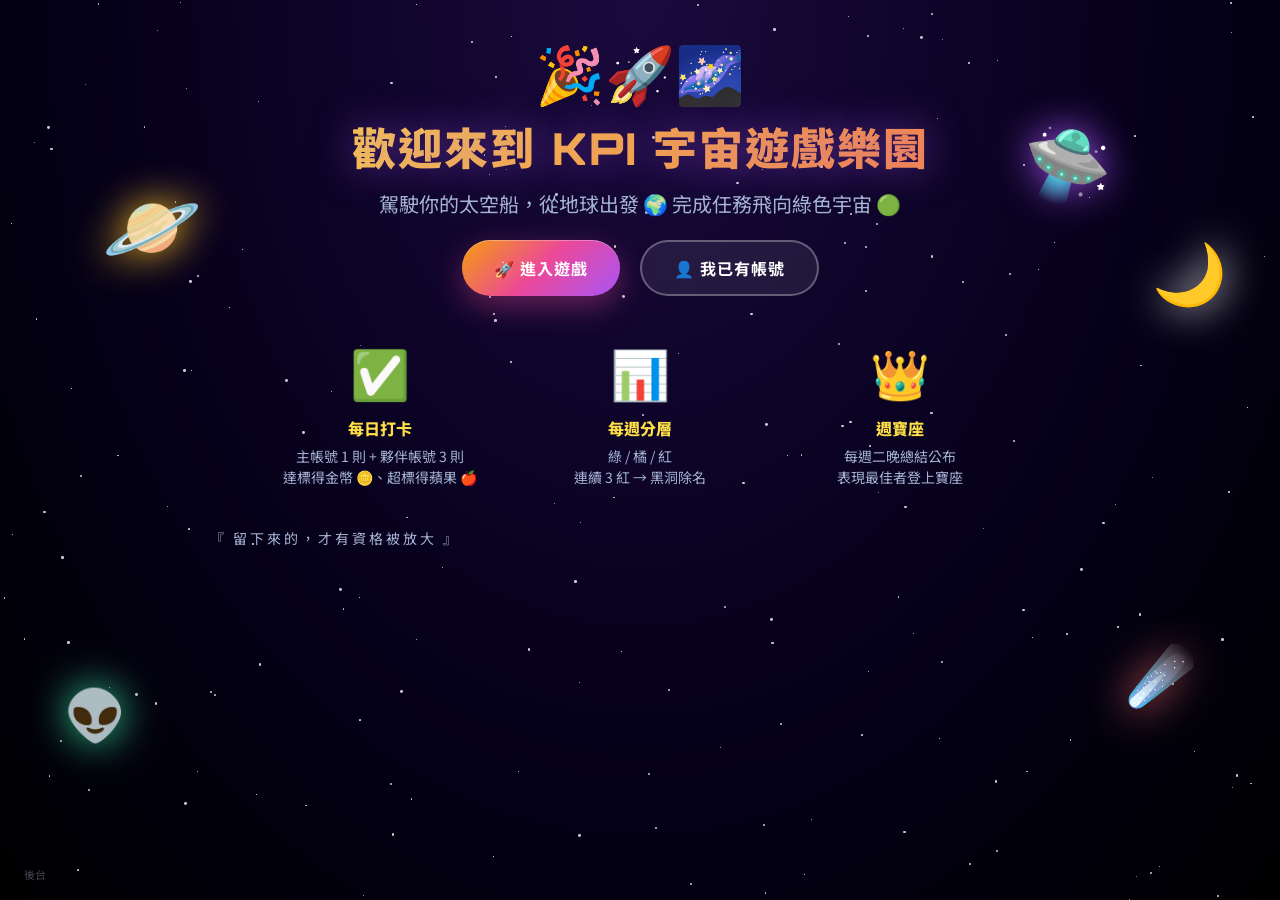
==== commit eb24ee6c: "公告改成本週才算 + 後台清楚的公告/取消按鈕和狀態" ====
--- a/index.html
+++ b/index.html
@@ -397,12 +397,14 @@
   // ===== 渲染 Top 5 賽車領獎台 =====
   function renderTop5() {
     const announced = KPI.getSettings().lastAnnouncement;
+    // 只有「本週」公告才算（新週開始自動清空）
+    const announcedThisWeek = announced && KPI.weekId(new Date(announced)) === KPI.weekId();
     const titleEl = document.getElementById('podiumTitle');
     const subEl = document.getElementById('podiumSub');
     const box = document.getElementById('homePodium');
 
-    // 還沒公布 → 隱藏排行榜，顯示等候提示
-    if (!announced) {
+    // 本週還沒公布 → 隱藏排行榜，顯示等候提示
+    if (!announcedThisWeek) {
       if (titleEl) titleEl.textContent = '🔒 本週排行榜尚未公布';
       if (subEl) subEl.textContent = 'Susan 將於每週二晚 19:00 結算 + 公布 ⏰';
       box.innerHTML = `<div style="text-align:center; color:var(--text-dim); padding:50px 20px; width:100%; line-height:1.8;">
--- a/assets/style.css
+++ b/assets/style.css
@@ -436,7 +436,7 @@
   .title-glow { font-size: 36px !important; }
 }
 
-/* 分組標籤色 */
+/* 分組標籤色（8 組各自顏色，方便辨識） */
 .group-badge {
   display: inline-block;
   padding: 3px 10px;
@@ -447,6 +447,32 @@
   color: white;
   border: 1px solid rgba(168, 85, 247, 0.5);
 }
+.group-badge.group-A { background: rgba(168, 85, 247, 0.25); border-color: #a855f7; color: #e9d5ff; }
+.group-badge.group-B { background: rgba(59, 130, 246, 0.25);  border-color: #3b82f6; color: #bfdbfe; }
+.group-badge.group-C { background: rgba(236, 72, 153, 0.25);  border-color: #ec4899; color: #fbcfe8; }
+.group-badge.group-D { background: rgba(6, 182, 212, 0.25);   border-color: #06b6d4; color: #a5f3fc; }
+.group-badge.group-E { background: rgba(234, 179, 8, 0.25);   border-color: #eab308; color: #fef08a; }
+.group-badge.group-F { background: rgba(217, 70, 239, 0.25);  border-color: #d946ef; color: #f5d0fe; }
+.group-badge.group-G { background: rgba(20, 184, 166, 0.25);  border-color: #14b8a6; color: #99f6e4; }
+.group-badge.group-H { background: rgba(107, 114, 128, 0.25); border-color: #6b7280; color: #e5e7eb; }
+
+/* 組別主色（給卡片邊框、文字顏色使用） */
+.gc-A { color: #d8b4fe; }
+.gc-B { color: #93c5fd; }
+.gc-C { color: #f9a8d4; }
+.gc-D { color: #67e8f9; }
+.gc-E { color: #fde047; }
+.gc-F { color: #f0abfc; }
+.gc-G { color: #5eead4; }
+.gc-H { color: #d1d5db; }
+.gb-A { border-color: #a855f7 !important; box-shadow: 0 0 12px rgba(168,85,247,0.3); }
+.gb-B { border-color: #3b82f6 !important; box-shadow: 0 0 12px rgba(59,130,246,0.3); }
+.gb-C { border-color: #ec4899 !important; box-shadow: 0 0 12px rgba(236,72,153,0.3); }
+.gb-D { border-color: #06b6d4 !important; box-shadow: 0 0 12px rgba(6,182,212,0.3); }
+.gb-E { border-color: #eab308 !important; box-shadow: 0 0 12px rgba(234,179,8,0.3); }
+.gb-F { border-color: #d946ef !important; box-shadow: 0 0 12px rgba(217,70,239,0.3); }
+.gb-G { border-color: #14b8a6 !important; box-shadow: 0 0 12px rgba(20,184,166,0.3); }
+.gb-H { border-color: #6b7280 !important; }
 
 /* ====== Top 5 賽車領獎台 ====== */
 .race-podium {
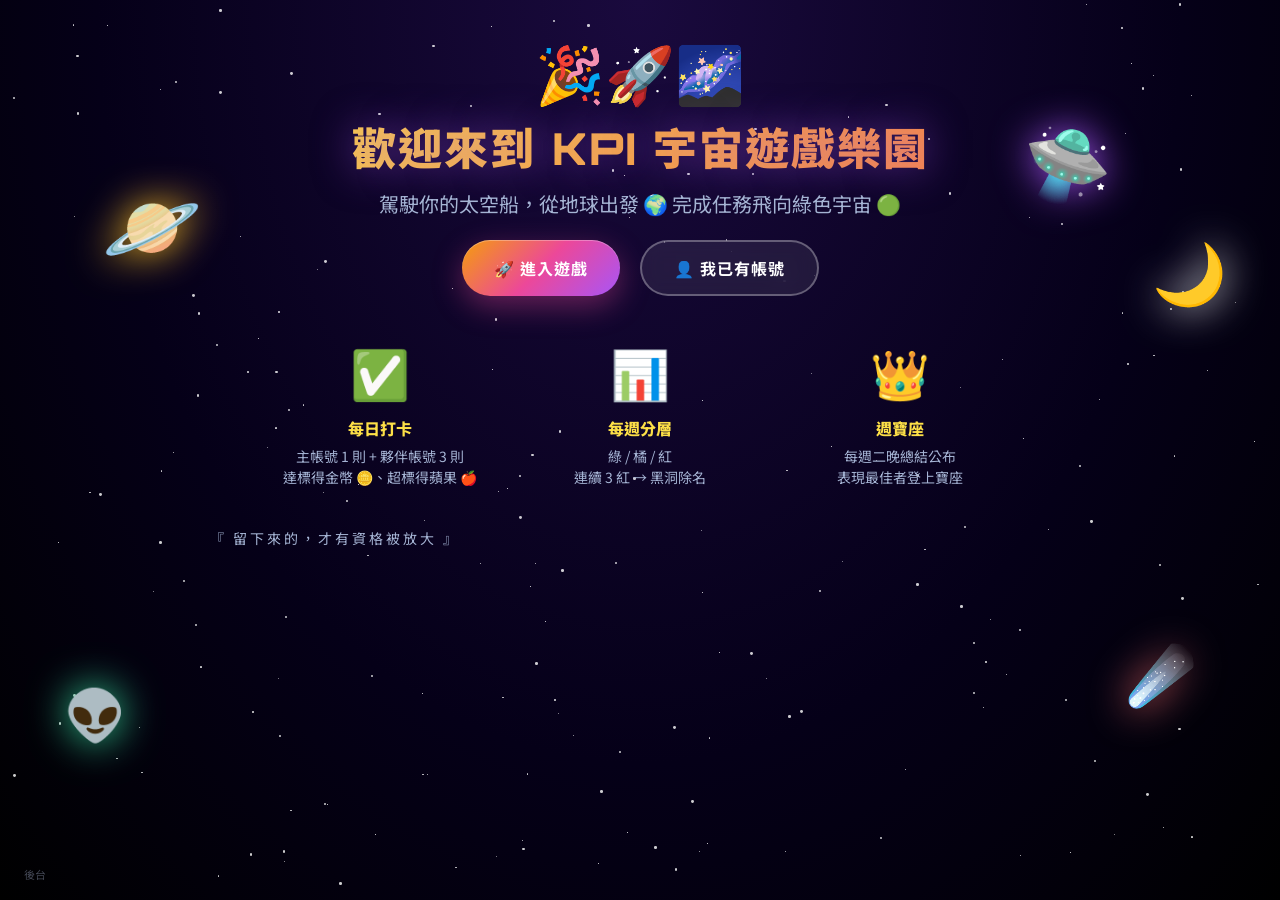
==== commit ed6d51b6: "太空船依 hash 分散位置，縮小尺寸避免擠成一團" ====
--- a/index.html
+++ b/index.html
@@ -384,7 +384,9 @@
       const ship = document.createElement('div');
       ship.className = 'ship ship-tier-' + tier.toLowerCase();
       ship.style.backgroundImage = `url(${u.shipImage})`;
-      ship.style.left = (KPI.shipPosition(u.id) * 100) + '%';
+      const pos = KPI.shipPosition(u.id);
+      ship.style.left = (pos.x * 100) + '%';
+      ship.style.top = (pos.y * 100) + '%';
       ship.title = u.name;
       const lab = document.createElement('div');
       lab.className = 'ship-label';
--- a/assets/style.css
+++ b/assets/style.css
@@ -177,6 +177,16 @@
   outline: none;
   transition: all 0.2s;
 }
+/* 下拉選單的選項：強制深底白字（不然 Windows 預設會白底白字看不到） */
+select option {
+  background: #1a0a3e;
+  color: #f0f4ff;
+  padding: 8px;
+  font-weight: 600;
+}
+select option:hover, select option:checked {
+  background: #4c1d95;
+}
 input:focus, select:focus, textarea:focus {
   border-color: var(--gold);
   background: rgba(0,0,0,0.6);
@@ -265,8 +275,8 @@
   position: absolute;
   top: 50%;
   transform: translate(-50%, -50%);
-  width: 48px;
-  height: 48px;
+  width: 38px;
+  height: 38px;
   border-radius: 50%;
   border: 3px solid white;
   background-size: cover;
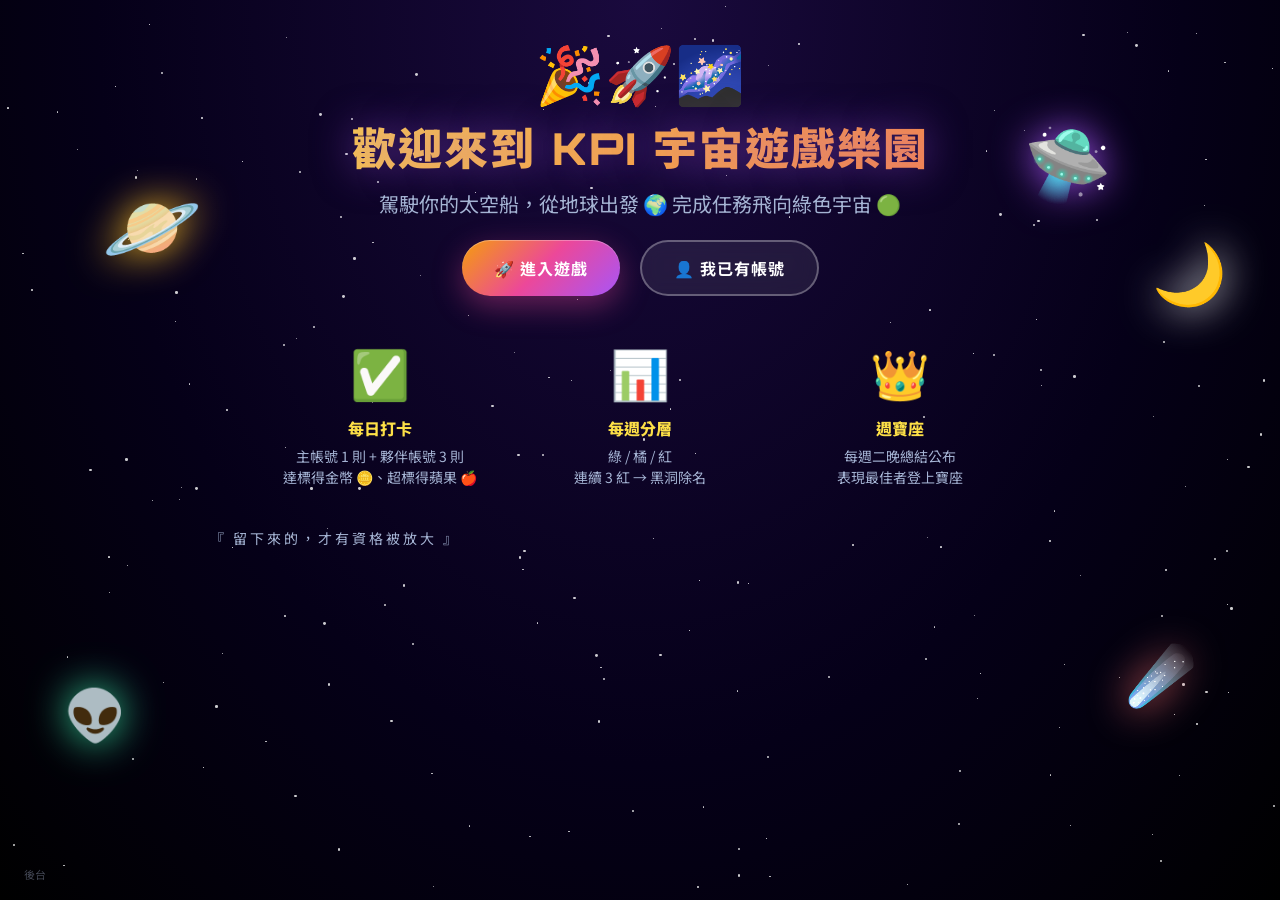
==== commit 29f152cb: "回復太空船原本位置與尺寸" ====
--- a/index.html
+++ b/index.html
@@ -384,9 +384,7 @@
       const ship = document.createElement('div');
       ship.className = 'ship ship-tier-' + tier.toLowerCase();
       ship.style.backgroundImage = `url(${u.shipImage})`;
-      const pos = KPI.shipPosition(u.id);
-      ship.style.left = (pos.x * 100) + '%';
-      ship.style.top = (pos.y * 100) + '%';
+      ship.style.left = (KPI.shipPosition(u.id) * 100) + '%';
       ship.title = u.name;
       const lab = document.createElement('div');
       lab.className = 'ship-label';
--- a/assets/style.css
+++ b/assets/style.css
@@ -275,8 +275,8 @@
   position: absolute;
   top: 50%;
   transform: translate(-50%, -50%);
-  width: 38px;
-  height: 38px;
+  width: 48px;
+  height: 48px;
   border-radius: 50%;
   border: 3px solid white;
   background-size: cover;
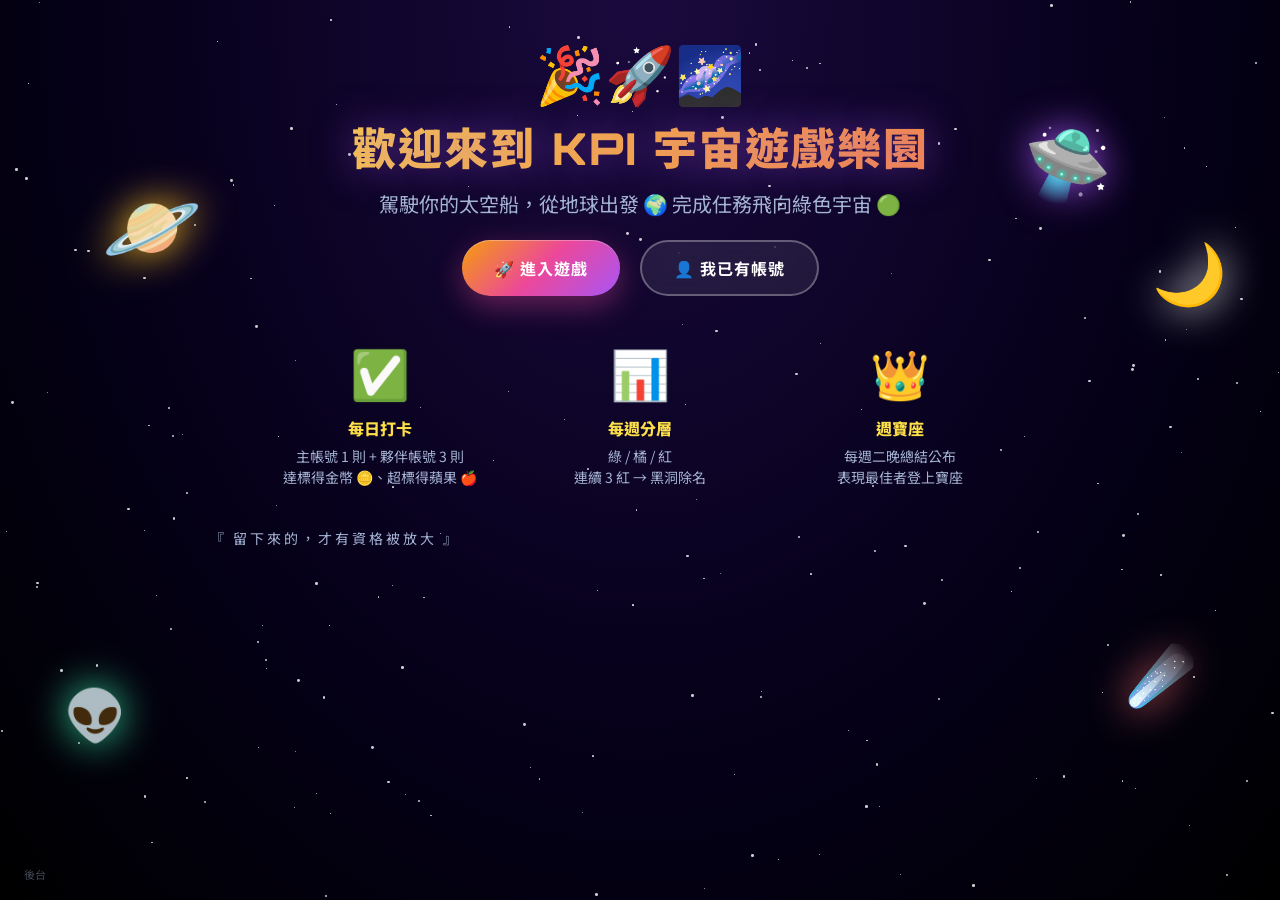
==== commit e50b4921: "降低 Supabase 流量：同步從 5-10 秒改 60 秒 + 背景分頁不刷新" ====
--- a/index.html
+++ b/index.html
@@ -457,11 +457,12 @@
   renderTrack();
   renderTop5();
 
-  // 每 5 秒從雲端 refresh + 重新渲染
+  // 每 60 秒從雲端 refresh + 重新渲染（控制 Supabase 流量）
   setInterval(async () => {
+    if (document.hidden) return;
     try { await KPI.refresh(); } catch (e) { console.warn('refresh failed', e); }
     renderStats(); renderTrack(); renderTop5();
-  }, 5000);
+  }, 60000);
 })();
 </script>
 </body>
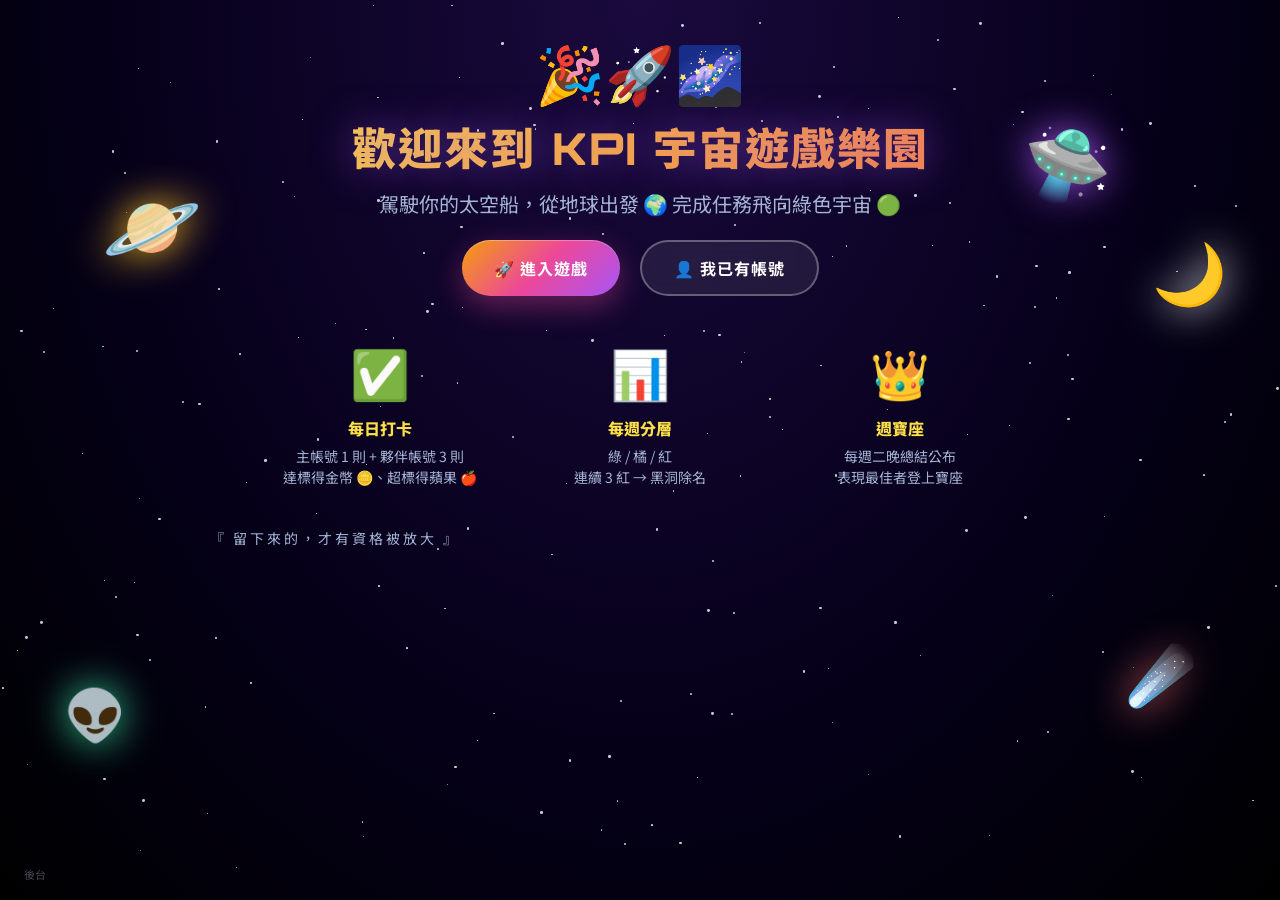
==== commit 86a20901: "改成手動重整：移除自動輪詢，省 Supabase 流量" ====
--- a/index.html
+++ b/index.html
@@ -457,12 +457,8 @@
   renderTrack();
   renderTop5();
 
-  // 每 60 秒從雲端 refresh + 重新渲染（控制 Supabase 流量）
-  setInterval(async () => {
-    if (document.hidden) return;
-    try { await KPI.refresh(); } catch (e) { console.warn('refresh failed', e); }
-    renderStats(); renderTrack(); renderTop5();
-  }, 60000);
+  // 不自動輪詢（為了省 Supabase 流量）
+  // 想看最新資料 → 重新整理頁面
 })();
 </script>
 </body>
